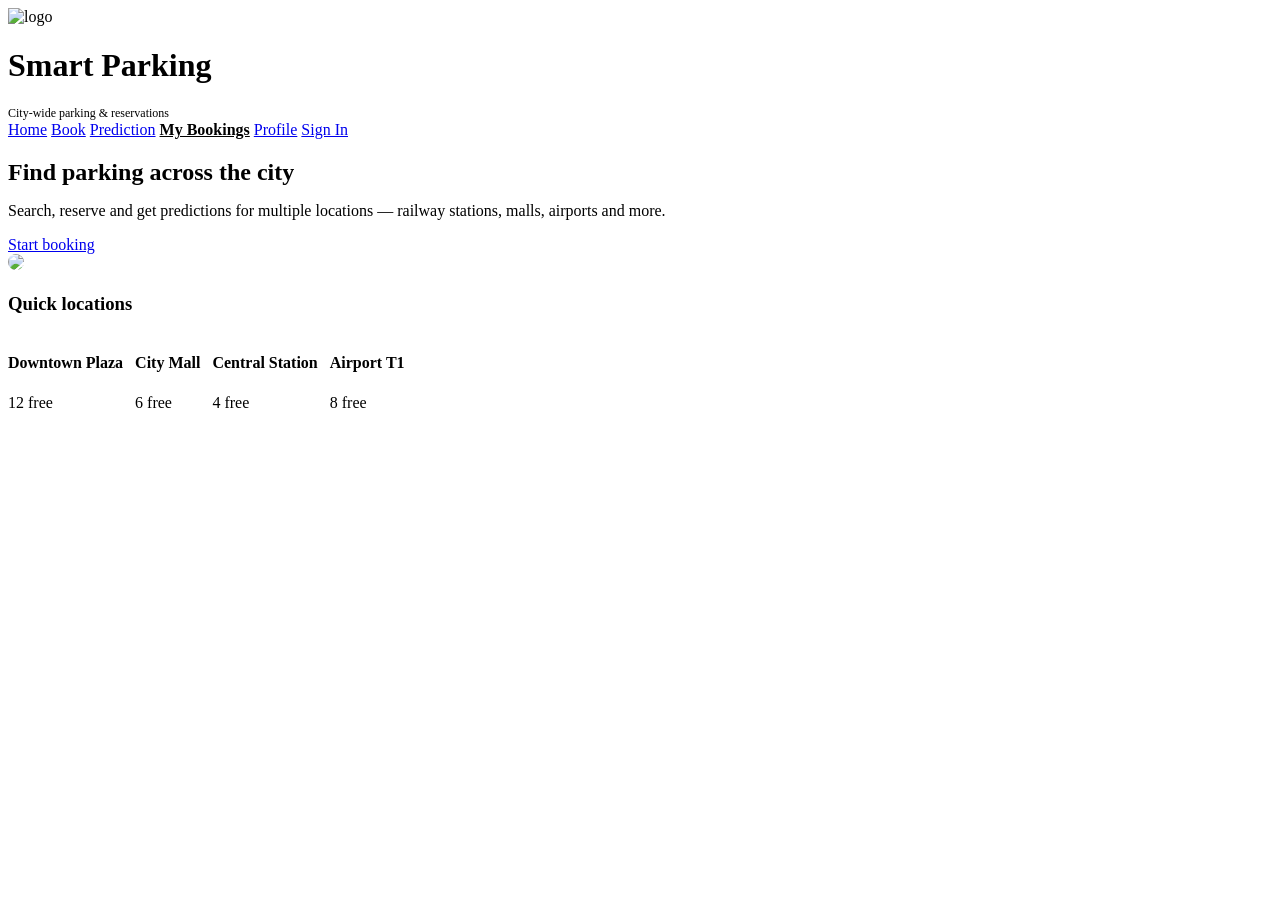
==== smart_parking/index.html @ a9ed536d "test add fix 2" ====
<!doctype html>
<html><head><meta charset="utf-8"><title>Smart Parking - Home -v1</title><link rel="stylesheet" href="../static/css/style.css"></head>
<body>

<div class="header container">
  <div class="brand">
    <img src="../static/images/logo.jpg" alt="logo">
    <div>
      <h1>Smart Parking</h1>
      <div style="font-size:12px;color:var(--muted)">City-wide parking & reservations</div>
    </div>
  </div>
  <nav class="nav">
    <a href="index.html">Home</a>
    <a href="Book_parking.html">Book</a>
    <a href="SmartPrediction.html">Prediction</a>
    <a href="MyBooking.html" style="color:var(--accent);font-weight:800">My Bookings</a>
    <a href="profile.html">Profile</a>
    <a href="SignIn.html" class="btn">Sign In</a>
  </nav>
</div>

<div class="container" style="margin-top:12px;">
  <div class="hero card">
    <div style="flex:1">
      <h2 style="margin-bottom:6px">Find parking across the city</h2>
      <p style="color:var(--muted)">Search, reserve and get predictions for multiple locations — railway stations, malls, airports and more.</p>
      <div style="margin-top:12px;">
        <a class="btn" href="Book_parking.html">Start booking</a>
      </div>
    </div>
    <div style="width:360px">
      <img src="/static/images/home.jpeg" style="width:100%;border-radius:8px;object-fit:cover;">
    </div>
  </div>

  <div style="margin-top:14px;">
    <div class="card">
      <h3>Quick locations</h3>
      <div style="display:flex;gap:12px;margin-top:12px;">
        <div class="stat"><h4>Downtown Plaza</h4><div class="num">12 free</div></div>
        <div class="stat"><h4>City Mall</h4><div class="num">6 free</div></div>
        <div class="stat"><h4>Central Station</h4><div class="num">4 free</div></div>
        <div class="stat"><h4>Airport T1</h4><div class="num">8 free</div></div>
      </div>
    </div>
  </div>
</div>
</body></html>
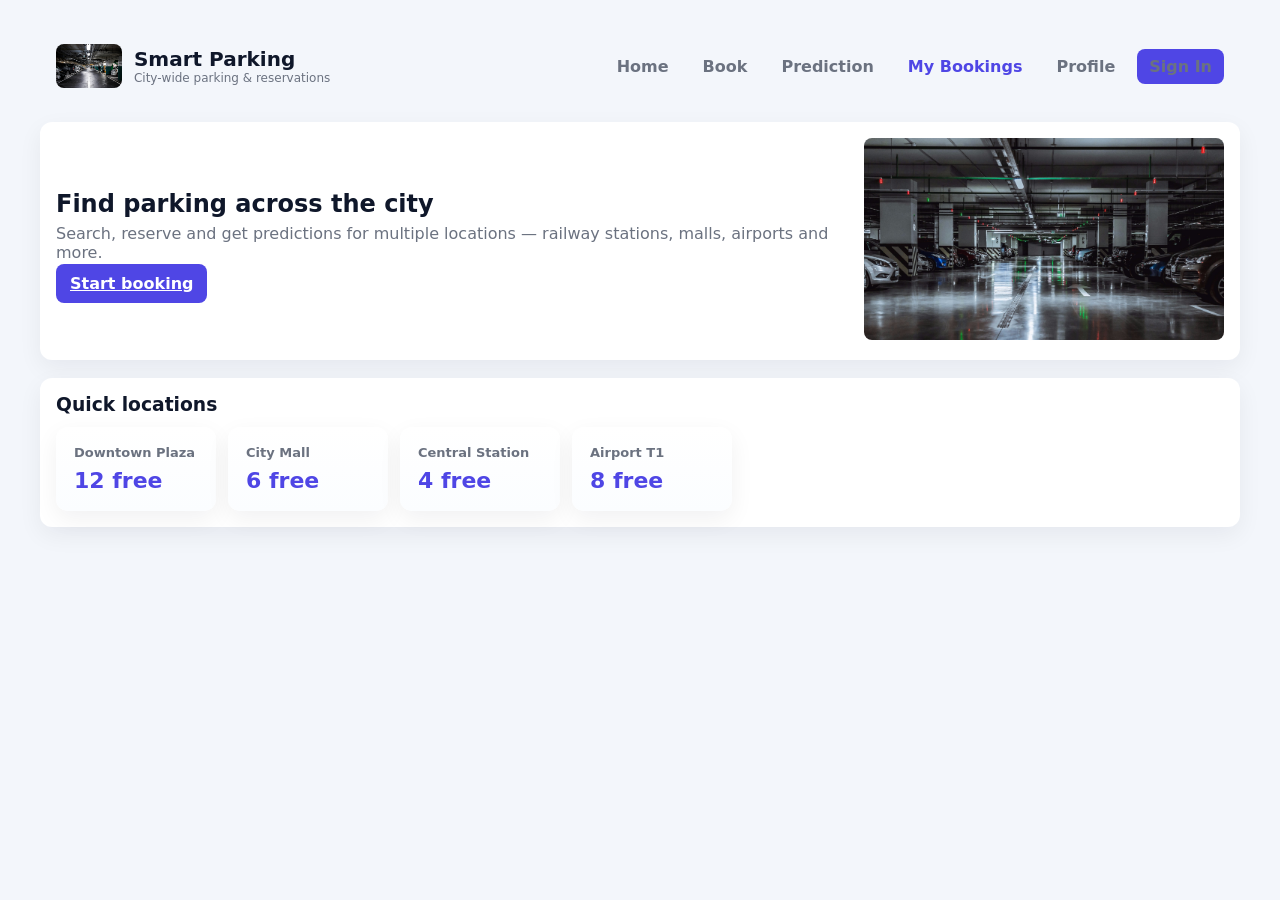
==== commit 5a330a73: "add local fixes" ====
--- a/smart_parking/index.html
+++ b/smart_parking/index.html
@@ -1,11 +1,11 @@
 
 <!doctype html>
-<html><head><meta charset="utf-8"><title>Smart Parking - Home -v1</title><link rel="stylesheet" href="../static/css/style.css"></head>
+<html><head><meta charset="utf-8"><title>Smart Parking - Home -v1</title><link rel="stylesheet" href="static/css/style.css"></head>
 <body>
 
 <div class="header container">
   <div class="brand">
-    <img src="../static/images/logo.jpg" alt="logo">
+    <img src="static/images/logo.jpg" alt="logo">
     <div>
       <h1>Smart Parking</h1>
       <div style="font-size:12px;color:var(--muted)">City-wide parking & reservations</div>
@@ -31,7 +31,7 @@
       </div>
     </div>
     <div style="width:360px">
-      <img src="/static/images/home.jpeg" style="width:100%;border-radius:8px;object-fit:cover;">
+      <img src="static/images/home.jpeg" style="width:100%;border-radius:8px;object-fit:cover;">
     </div>
   </div>
 
--- a/smart_parking/static/css/style.css
+++ b/smart_parking/static/css/style.css
@@ -0,0 +1,63 @@
+
+:root{
+  --accent:#4f46e5;
+  --muted:#6b7280;
+  --bg:#f3f6fb;
+  --card:#ffffff;
+  --success:#d1fae5;
+  --success-text:#059669;
+  --warning:#fff7dd;
+  --warning-text:#b45309;
+  --completed:#eef2ff;
+  --shadow: 0 8px 24px rgba(16,24,40,0.06);
+  --radius:12px;
+  --maxw:1200px;
+}
+*{box-sizing:border-box;margin:0;padding:0;font-family:Inter, ui-sans-serif, system-ui, -apple-system, 'Segoe UI', Roboto, 'Helvetica Neue', Arial;}
+body{background:var(--bg);color:#0f172a;padding:28px;}
+.container{max-width:var(--maxw);margin:0 auto;}
+.header{display:flex;align-items:center;justify-content:space-between;padding:16px;background:transparent;margin-bottom:18px;}
+.brand{display:flex;gap:12px;align-items:center;}
+.brand img{height:44px;border-radius:8px;}
+.brand h1{font-size:20px;}
+.nav{display:flex;gap:10px;align-items:center;}
+.nav a{padding:8px 12px;border-radius:8px;text-decoration:none;color:var(--muted);font-weight:600;}
+.hero{background:var(--card);padding:18px;border-radius:var(--radius);box-shadow:var(--shadow);margin-bottom:18px;display:flex;align-items:center;justify-content:space-between;}
+.stats{display:flex;gap:14px;align-items:center;}
+.stat{background:linear-gradient(180deg, #fff, #fbfdff);padding:18px;border-radius:12px;box-shadow:var(--shadow);min-width:160px;}
+.stat h4{font-size:13px;color:var(--muted);font-weight:600;margin-bottom:8px;}
+.stat .num{font-size:22px;font-weight:800;color:var(--accent);}
+
+/* table and cards */
+.card{background:var(--card);padding:16px;border-radius:12px;box-shadow:var(--shadow);}
+.table{width:100%;border-collapse:collapse;margin-top:12px;}
+.table th{font-size:13px;color:var(--muted);text-align:left;padding:12px 8px;border-bottom:1px solid #eef2f7;}
+.table td{padding:12px 8px;border-bottom:1px solid #fbfbfb;vertical-align:middle;}
+.location-cell{display:flex;align-items:center;gap:10px;color:var(--muted);}
+.location-cell img{height:36px;width:36px;border-radius:8px;object-fit:cover;}
+.chip{display:inline-block;padding:6px 10px;border-radius:999px;font-weight:700;font-size:13px;}
+.chip.confirmed{background:var(--success);color:var(--success-text);}
+.chip.pending{background:var(--warning);color:var(--warning-text);}
+.chip.completed{background:var(--completed);color:var(--muted);}
+
+/* actions */
+.actions button{padding:8px 12px;border-radius:8px;border:1px solid #eef2f7;background:white;cursor:pointer;margin-left:8px;}
+.actions button.cancel{border-color:#fca5a5;color:#b91c1c;background:#fff5f5;}
+
+/* prediction area */
+.pred-row{display:flex;gap:14px;margin-top:12px;}
+.pred-left{flex:1;}
+.pred-right{width:360px;}
+.legend-item{display:flex;align-items:center;gap:8px;margin-bottom:8px;}
+
+/* forms */
+.form{display:flex;flex-direction:column;gap:8px;}
+.form input,.form select{padding:10px;border-radius:8px;border:1px solid #e6e9ef;}
+.btn{padding:10px 14px;border-radius:8px;background:var(--accent);color:white;border:none;cursor:pointer;font-weight:700;}
+
+/* responsive */
+@media (max-width:840px){
+  .pred-row{flex-direction:column;}
+  .stats{flex-direction:column;}
+  .header{flex-direction:column;align-items:flex-start;gap:10px;}
+}
